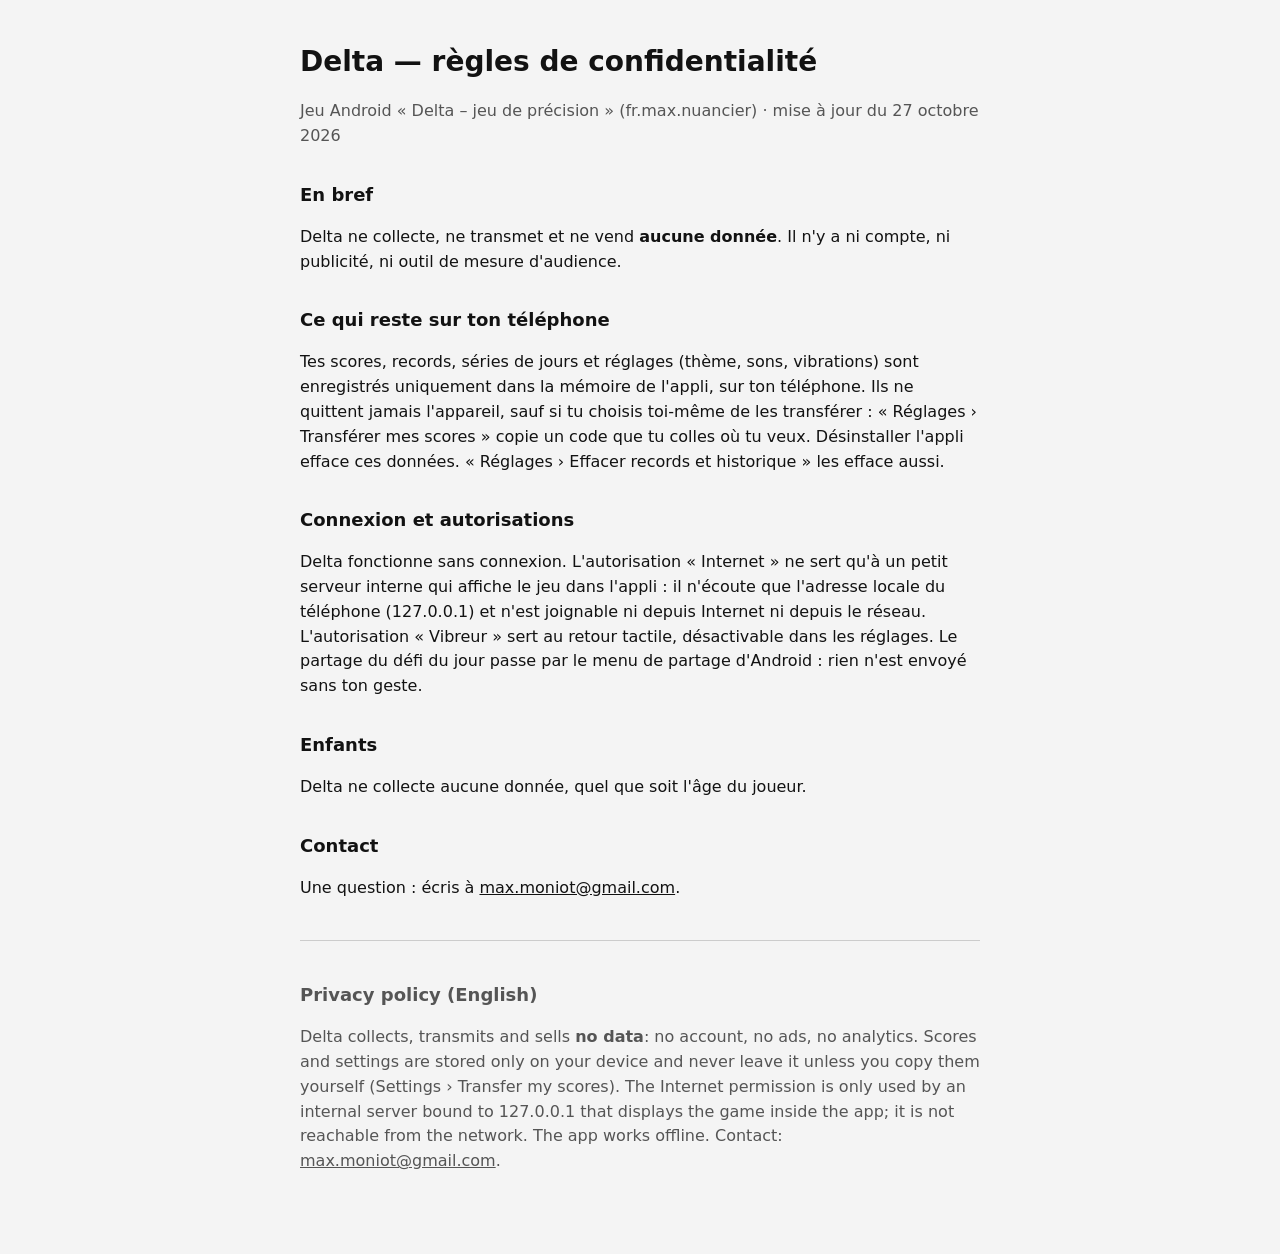
==== index.html @ cf526e53 "Règles de confidentialité de Delta (Google Play) Co-Authored-By: Claude Opus 5.5 <noreply@anthropic." ====
<!doctype html>
<html lang="fr"><head><meta charset="utf-8"><meta name="viewport" content="width=device-width, initial-scale=1">
<title>Delta</title><meta http-equiv="refresh" content="0; url=confidentialite.html">
<style>body{margin:0;background:#151515;color:#f0f0f0;font:16px/1.5 system-ui,sans-serif;padding:40px 16px}a{color:inherit}</style>
</head><body><p><a href="confidentialite.html">Delta — règles de confidentialité</a></p></body></html>
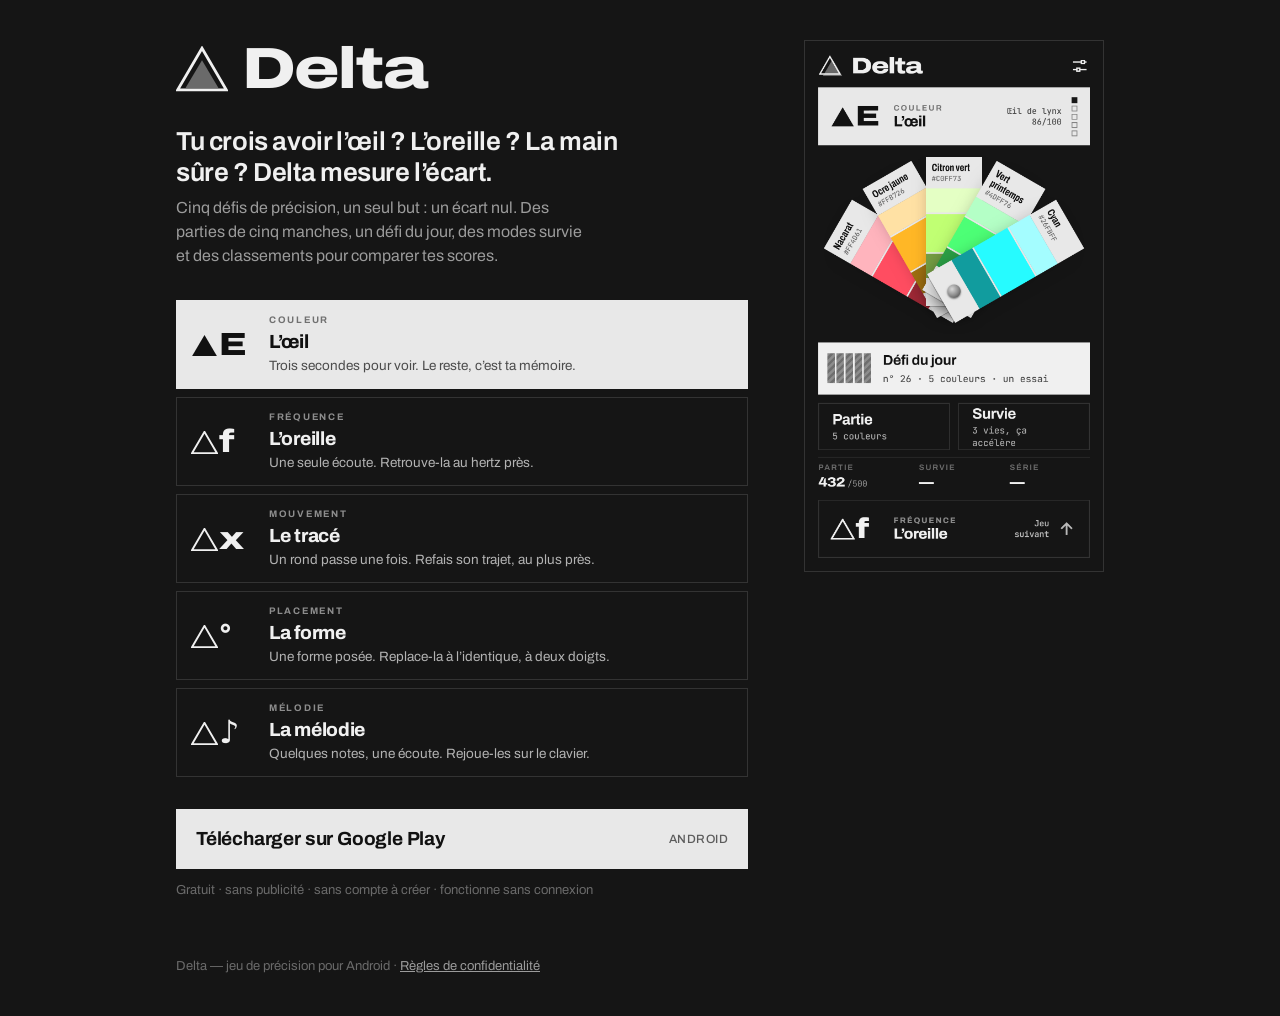
==== commit 39427670: "Page d'accueil de Delta : le lien des scores partagés, qui envoie vers Google Play Co-Authored-By: C" ====
--- a/index.html
+++ b/index.html
@@ -1,5 +1,90 @@
 <!doctype html>
-<html lang="fr"><head><meta charset="utf-8"><meta name="viewport" content="width=device-width, initial-scale=1">
-<title>Delta</title><meta http-equiv="refresh" content="0; url=confidentialite.html">
-<style>body{margin:0;background:#151515;color:#f0f0f0;font:16px/1.5 system-ui,sans-serif;padding:40px 16px}a{color:inherit}</style>
-</head><body><p><a href="confidentialite.html">Delta — règles de confidentialité</a></p></body></html>
+<html lang="fr">
+<head>
+<meta charset="utf-8">
+<meta name="viewport" content="width=device-width, initial-scale=1">
+<title>Delta — jeu de précision</title>
+<meta name="description" content="Couleur, son, tracé, forme, mélodie : cinq défis où le but est un écart nul. Jeu Android gratuit, sans publicité.">
+<meta property="og:type" content="website">
+<meta property="og:url" content="https://maxmoniot.github.io/delta/">
+<meta property="og:title" content="Delta — jeu de précision">
+<meta property="og:description" content="Couleur, son, tracé, forme, mélodie : cinq défis où le but est un écart nul. Qui fait mieux ?">
+<meta property="og:image" content="https://maxmoniot.github.io/delta/apercu.png">
+<meta property="og:image:width" content="1024">
+<meta property="og:image:height" content="500">
+<meta name="twitter:card" content="summary_large_image">
+<meta name="theme-color" content="#151515">
+<link rel="icon" href="icone.png">
+<!-- Page d'accueil de Delta (29/10/2026). L'identifiant Play « fr.max.nuancier » ne peut plus changer : le lien que le
+     jeu partage est celui-ci, qui finit par « delta ». Sur un téléphone Android, on file tout de suite au Play Store ;
+     ailleurs, la page présente le jeu. Elle sert aussi d'accueil à l'écran de consentement Google (lien de
+     confidentialité obligatoire). Source : android/play/site/ du projet ; publiée dans le dépôt maxmoniot/delta. -->
+<script>
+  var PLAY = 'https://play.google.com/store/apps/details?id=fr.max.nuancier';
+  if (/Android/i.test(navigator.userAgent) && !/[?&]reste\b/.test(location.search)) location.replace(PLAY);
+</script>
+<style>
+  @font-face { font-family: 'Archivo'; src: url('fonts/archivo-latin.woff2') format('woff2'); font-weight: 100 900; font-stretch: 62% 125%; font-display: swap; }
+  :root { --bg: #151515; --raise: #1f1f1f; --line: #333333; --ink: #f0f0f0; --ink-2: #9b9b9b; --ink-3: #6a6a6a; --paper: #e8e8e8; --paper-ink: #111111; }
+  * { box-sizing: border-box; margin: 0; padding: 0; }
+  body { background: var(--bg); color: var(--ink); font: 16px/1.5 'Archivo', system-ui, sans-serif; -webkit-font-smoothing: antialiased; }
+  main { max-width: 960px; margin: 0 auto; padding: 40px 16px 56px; display: grid; grid-template-columns: 1fr 300px; gap: 56px; align-items: start; }
+  .brand { display: flex; align-items: center; gap: 14px; }
+  .brand svg { width: 52px; height: 46px; }
+  .brand b { font-stretch: 125%; font-weight: 820; font-size: 58px; letter-spacing: -.035em; line-height: 1; }
+  .lede { margin: 28px 0 8px; font-size: 26px; font-weight: 640; line-height: 1.2; letter-spacing: -.015em; max-width: 30ch; }
+  .sub { color: var(--ink-2); max-width: 46ch; }
+  .worlds { margin: 32px 0; display: flex; flex-direction: column; gap: 8px; list-style: none; }
+  .worlds li { display: grid; grid-template-columns: 64px 1fr; align-items: center; gap: 14px; padding: 12px 14px; border: 1.5px solid var(--line); }
+  .worlds li:first-child { background: var(--paper); color: var(--paper-ink); border-color: var(--paper); }
+  .glyph { display: flex; align-items: flex-end; font-stretch: 125%; font-weight: 820; font-size: 32px; line-height: .74; letter-spacing: -.05em; }
+  .glyph svg { width: 27px; height: 23px; fill: currentColor; margin-right: 1px; }
+  .worlds li:not(:first-child) .glyph svg { fill: none; stroke: currentColor; stroke-width: 2.2; }
+  .worlds em { display: block; font-style: normal; font-size: 9.5px; font-weight: 700; letter-spacing: .18em; text-transform: uppercase; opacity: .55; }
+  .worlds strong { font-size: 19px; font-weight: 740; letter-spacing: -.015em; }
+  .worlds span.t { display: block; font-size: 13.5px; opacity: .72; }
+  .get { display: flex; align-items: center; justify-content: space-between; gap: 16px; min-height: 60px; padding: 0 20px; background: var(--paper); color: var(--paper-ink);
+    text-decoration: none; font-weight: 700; font-size: 19px; letter-spacing: -.01em; }
+  .get small { font-weight: 500; font-size: 12px; letter-spacing: .04em; opacity: .65; }
+  .get:active { transform: scale(.985); }
+  .facts { margin-top: 12px; font-size: 13px; color: var(--ink-3); }
+  .phone { position: sticky; top: 40px; }
+  .phone img { display: block; width: 100%; height: auto; border: 1.5px solid var(--line); }
+  footer { max-width: 960px; margin: 0 auto; padding: 0 16px 40px; font-size: 13px; color: var(--ink-3); }
+  footer a { color: var(--ink-2); }
+  @media (max-width: 760px) {
+    main { grid-template-columns: 1fr; gap: 32px; padding-top: 28px; }
+    .brand b { font-size: 46px; }
+    .lede { font-size: 22px; }
+    .phone { position: static; max-width: 280px; }
+    .get { font-size: 18px; white-space: nowrap; }
+    .get small { display: none; }
+  }
+</style>
+</head>
+<body>
+<main>
+  <div>
+    <div class="brand">
+      <svg viewBox="0 0 30 26" aria-hidden="true"><path d="M15 1 29 25H1z" fill="none" stroke="#f0f0f0" stroke-width="1.6"/><path d="M15 8 24.5 24H5.5z" fill="#6a6a6a"/></svg>
+      <b>Delta</b>
+    </div>
+    <p class="lede">Tu crois avoir l’œil&nbsp;? L’oreille&nbsp;? La main sûre&nbsp;? Delta mesure l’écart.</p>
+    <p class="sub">Cinq défis de précision, un seul but&nbsp;: un écart nul. Des parties de cinq manches, un défi du jour, des modes survie et des classements pour comparer tes scores.</p>
+
+    <ul class="worlds">
+      <li><span class="glyph" aria-hidden="true"><svg viewBox="0 0 30 26"><path d="M15 1 29 25H1z"/></svg>E</span><span><em>Couleur</em><strong>L’œil</strong><span class="t">Trois secondes pour voir. Le reste, c’est ta mémoire.</span></span></li>
+      <li><span class="glyph" aria-hidden="true"><svg viewBox="0 0 30 26"><path d="M15 1 29 25H1z"/></svg>f</span><span><em>Fréquence</em><strong>L’oreille</strong><span class="t">Une seule écoute. Retrouve-la au hertz près.</span></span></li>
+      <li><span class="glyph" aria-hidden="true"><svg viewBox="0 0 30 26"><path d="M15 1 29 25H1z"/></svg>x</span><span><em>Mouvement</em><strong>Le tracé</strong><span class="t">Un rond passe une fois. Refais son trajet, au plus près.</span></span></li>
+      <li><span class="glyph" aria-hidden="true"><svg viewBox="0 0 30 26"><path d="M15 1 29 25H1z"/></svg>°</span><span><em>Placement</em><strong>La forme</strong><span class="t">Une forme posée. Replace-la à l’identique, à deux doigts.</span></span></li>
+      <li><span class="glyph" aria-hidden="true"><svg viewBox="0 0 30 26"><path d="M15 1 29 25H1z"/></svg>♪</span><span><em>Mélodie</em><strong>La mélodie</strong><span class="t">Quelques notes, une écoute. Rejoue-les sur le clavier.</span></span></li>
+    </ul>
+
+    <a class="get" href="https://play.google.com/store/apps/details?id=fr.max.nuancier">Télécharger sur Google Play <small>ANDROID</small></a>
+    <p class="facts">Gratuit · sans publicité · sans compte à créer · fonctionne sans connexion</p>
+  </div>
+  <div class="phone"><img src="capture.png" width="1080" height="1920" alt="L’accueil de Delta : le monde de l’œil ouvert, un éventail de nuancier, et l’étiquette du jeu suivant en bas"></div>
+</main>
+<footer>Delta — jeu de précision pour Android · <a href="confidentialite.html">Règles de confidentialité</a></footer>
+</body>
+</html>
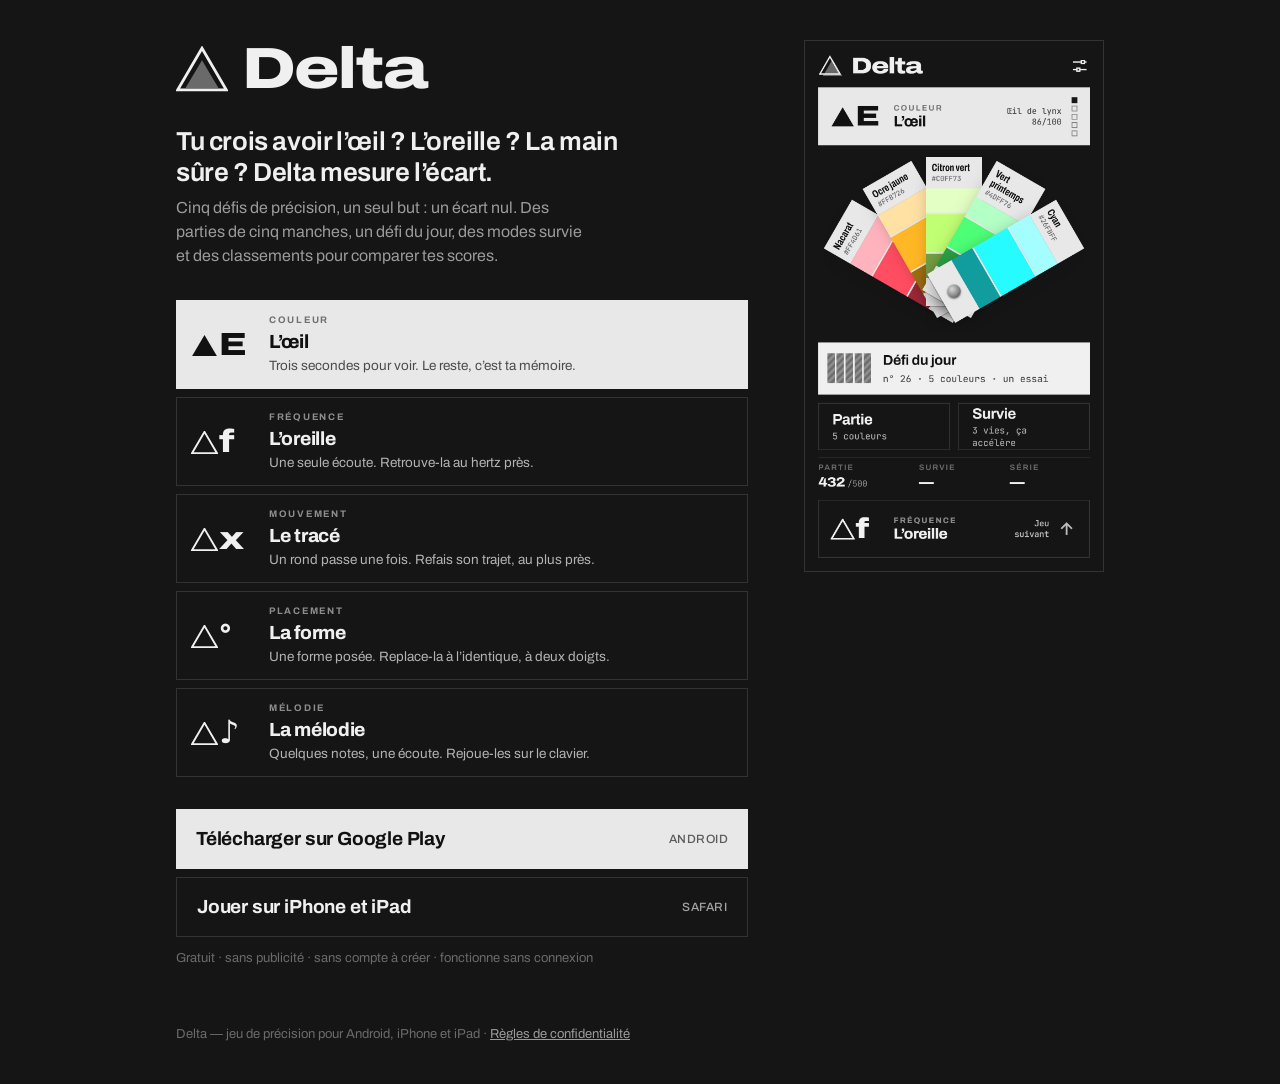
==== commit e14182ad: "Version iPhone et iPad a32971753fd8 Co-Authored-By: Claude Opus 5.5 <noreply@anthropic.com>" ====
--- a/index.html
+++ b/index.html
@@ -4,7 +4,7 @@
 <meta charset="utf-8">
 <meta name="viewport" content="width=device-width, initial-scale=1">
 <title>Delta — jeu de précision</title>
-<meta name="description" content="Couleur, son, tracé, forme, mélodie : cinq défis où le but est un écart nul. Jeu Android gratuit, sans publicité.">
+<meta name="description" content="Couleur, son, tracé, forme, mélodie : cinq défis où le but est un écart nul. Jeu gratuit pour Android, iPhone et iPad, sans publicité.">
 <meta property="og:type" content="website">
 <meta property="og:url" content="https://maxmoniot.github.io/delta/">
 <meta property="og:title" content="Delta — jeu de précision">
@@ -18,10 +18,19 @@
 <!-- Page d'accueil de Delta (29/10/2026). L'identifiant Play « fr.max.nuancier » ne peut plus changer : le lien que le
      jeu partage est celui-ci, qui finit par « delta ». Sur un téléphone Android, on file tout de suite au Play Store ;
      ailleurs, la page présente le jeu. Elle sert aussi d'accueil à l'écran de consentement Google (lien de
-     confidentialité obligatoire). Source : android/play/site/ du projet ; publiée dans le dépôt maxmoniot/delta. -->
+     confidentialité obligatoire). Source : android/play/site/ du projet ; publiée dans le dépôt maxmoniot/delta.
+     Depuis le 12/11/2026, un iPhone ou un iPad va droit à la version iPhone (jouer/), qui propose d'ajouter son icône
+     sur l'écran d'accueil (skill web-vers-appli-iphone, iphone/ du projet). « ?reste » garde cette page partout. -->
 <script>
-  var PLAY = 'https://play.google.com/store/apps/details?id=fr.max.nuancier';
-  if (/Android/i.test(navigator.userAgent) && !/[?&]reste\b/.test(location.search)) location.replace(PLAY);
+  (function () {
+    var PLAY = 'https://play.google.com/store/apps/details?id=fr.max.nuancier';
+    var ua = navigator.userAgent || '', reste = /[?&]reste\b/.test(location.search);
+    // l'iPad se présente comme un Mac depuis iPadOS 13 : un « Mac » tactile est un iPad
+    var ios = /iPhone|iPad|iPod/.test(ua) || (/Macintosh/.test(ua) && navigator.maxTouchPoints > 1);
+    if (reste) return;
+    if (/Android/i.test(ua)) location.replace(PLAY);
+    else if (ios) location.replace('jouer/');
+  })();
 </script>
 <style>
   @font-face { font-family: 'Archivo'; src: url('fonts/archivo-latin.woff2') format('woff2'); font-weight: 100 900; font-stretch: 62% 125%; font-display: swap; }
@@ -47,6 +56,7 @@
     text-decoration: none; font-weight: 700; font-size: 19px; letter-spacing: -.01em; }
   .get small { font-weight: 500; font-size: 12px; letter-spacing: .04em; opacity: .65; }
   .get:active { transform: scale(.985); }
+  .get.ios { margin-top: 8px; background: transparent; color: var(--ink); border: 1.5px solid var(--line); }
   .facts { margin-top: 12px; font-size: 13px; color: var(--ink-3); }
   .phone { position: sticky; top: 40px; }
   .phone img { display: block; width: 100%; height: auto; border: 1.5px solid var(--line); }
@@ -81,10 +91,11 @@
     </ul>
 
     <a class="get" href="https://play.google.com/store/apps/details?id=fr.max.nuancier">Télécharger sur Google Play <small>ANDROID</small></a>
+    <a class="get ios" href="jouer/">Jouer sur iPhone et iPad <small>SAFARI</small></a>
     <p class="facts">Gratuit · sans publicité · sans compte à créer · fonctionne sans connexion</p>
   </div>
   <div class="phone"><img src="capture.png" width="1080" height="1920" alt="L’accueil de Delta : le monde de l’œil ouvert, un éventail de nuancier, et l’étiquette du jeu suivant en bas"></div>
 </main>
-<footer>Delta — jeu de précision pour Android · <a href="confidentialite.html">Règles de confidentialité</a></footer>
+<footer>Delta — jeu de précision pour Android, iPhone et iPad · <a href="confidentialite.html">Règles de confidentialité</a></footer>
 </body>
 </html>
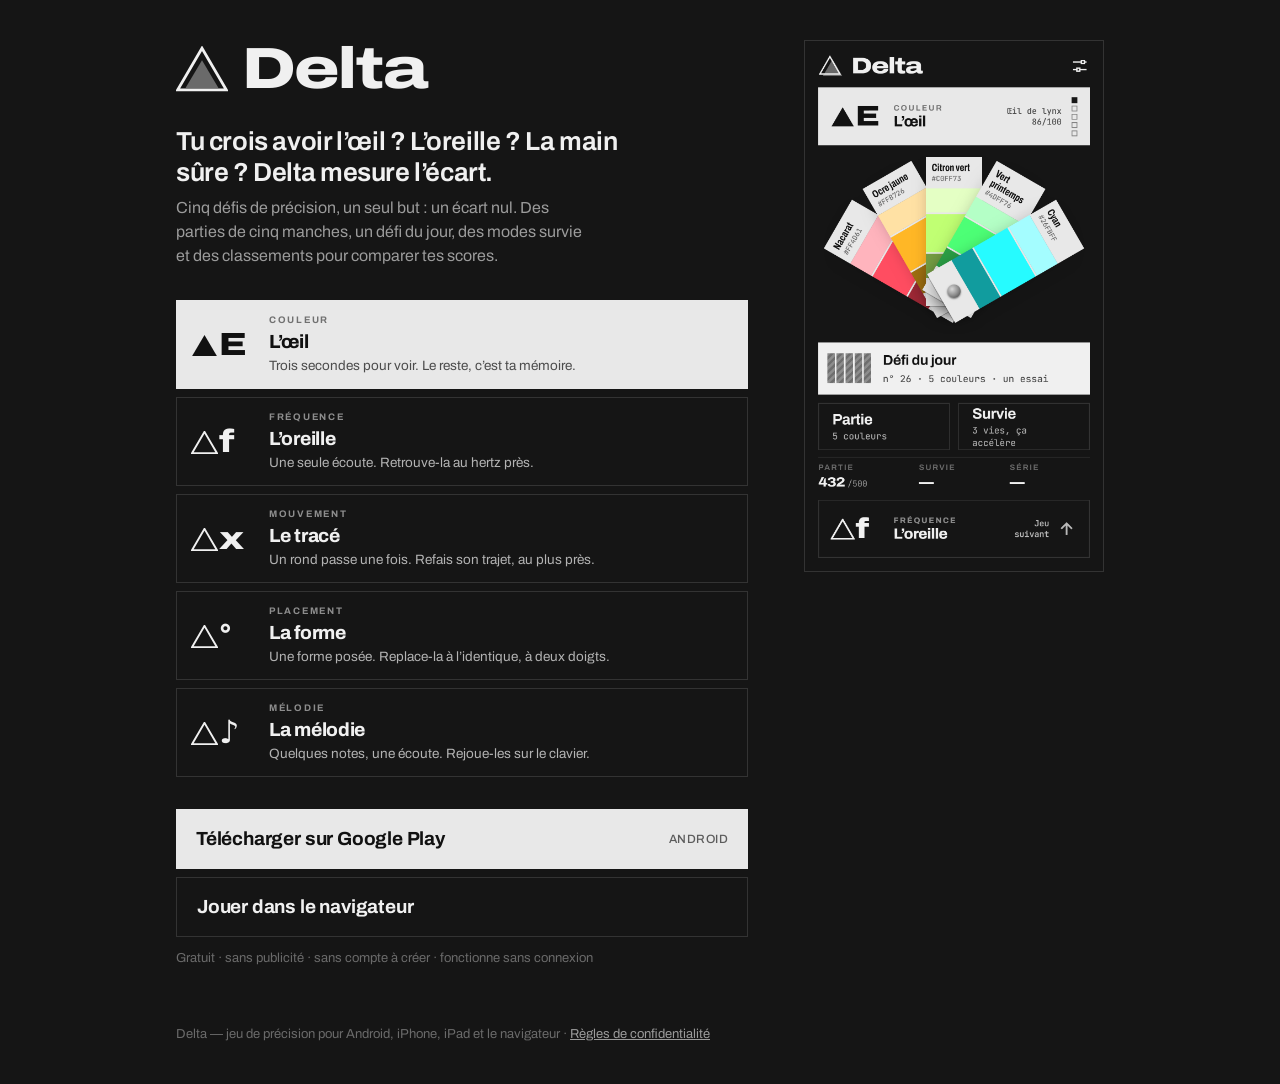
==== commit c1cd9e9c: "Version iPhone et iPad 8814b989d0b5 Co-Authored-By: Claude Opus 5.5 <noreply@anthropic.com>" ====
--- a/index.html
+++ b/index.html
@@ -4,7 +4,7 @@
 <meta charset="utf-8">
 <meta name="viewport" content="width=device-width, initial-scale=1">
 <title>Delta — jeu de précision</title>
-<meta name="description" content="Couleur, son, tracé, forme, mélodie : cinq défis où le but est un écart nul. Jeu gratuit pour Android, iPhone et iPad, sans publicité.">
+<meta name="description" content="Couleur, son, tracé, forme, mélodie : cinq défis où le but est un écart nul. Jeu gratuit pour Android, iPhone, iPad et le navigateur, sans publicité.">
 <meta property="og:type" content="website">
 <meta property="og:url" content="https://maxmoniot.github.io/delta/">
 <meta property="og:title" content="Delta — jeu de précision">
@@ -20,7 +20,9 @@
      ailleurs, la page présente le jeu. Elle sert aussi d'accueil à l'écran de consentement Google (lien de
      confidentialité obligatoire). Source : android/play/site/ du projet ; publiée dans le dépôt maxmoniot/delta.
      Depuis le 12/11/2026, un iPhone ou un iPad va droit à la version iPhone (jouer/), qui propose d'ajouter son icône
-     sur l'écran d'accueil (skill web-vers-appli-iphone, iphone/ du projet). « ?reste » garde cette page partout. -->
+     sur l'écran d'accueil (skill web-vers-appli-iphone, iphone/ du projet). « ?reste » garde cette page partout.
+     Depuis le 12/11/2026 (Max), le bouton dit « Jouer dans le navigateur » : il mène tout le monde au même jeu, qui
+     reconnaît lui-même un appareil Apple (iPhone, iPad : écran d'accueil ; Mac avec Safari : Ajouter au Dock). -->
 <script>
   (function () {
     var PLAY = 'https://play.google.com/store/apps/details?id=fr.max.nuancier';
@@ -91,11 +93,11 @@
     </ul>
 
     <a class="get" href="https://play.google.com/store/apps/details?id=fr.max.nuancier">Télécharger sur Google Play <small>ANDROID</small></a>
-    <a class="get ios" href="jouer/">Jouer sur iPhone et iPad <small>SAFARI</small></a>
+    <a class="get ios" href="jouer/">Jouer dans le navigateur</a>
     <p class="facts">Gratuit · sans publicité · sans compte à créer · fonctionne sans connexion</p>
   </div>
   <div class="phone"><img src="capture.png" width="1080" height="1920" alt="L’accueil de Delta : le monde de l’œil ouvert, un éventail de nuancier, et l’étiquette du jeu suivant en bas"></div>
 </main>
-<footer>Delta — jeu de précision pour Android, iPhone et iPad · <a href="confidentialite.html">Règles de confidentialité</a></footer>
+<footer>Delta — jeu de précision pour Android, iPhone, iPad et le navigateur · <a href="confidentialite.html">Règles de confidentialité</a></footer>
 </body>
 </html>
